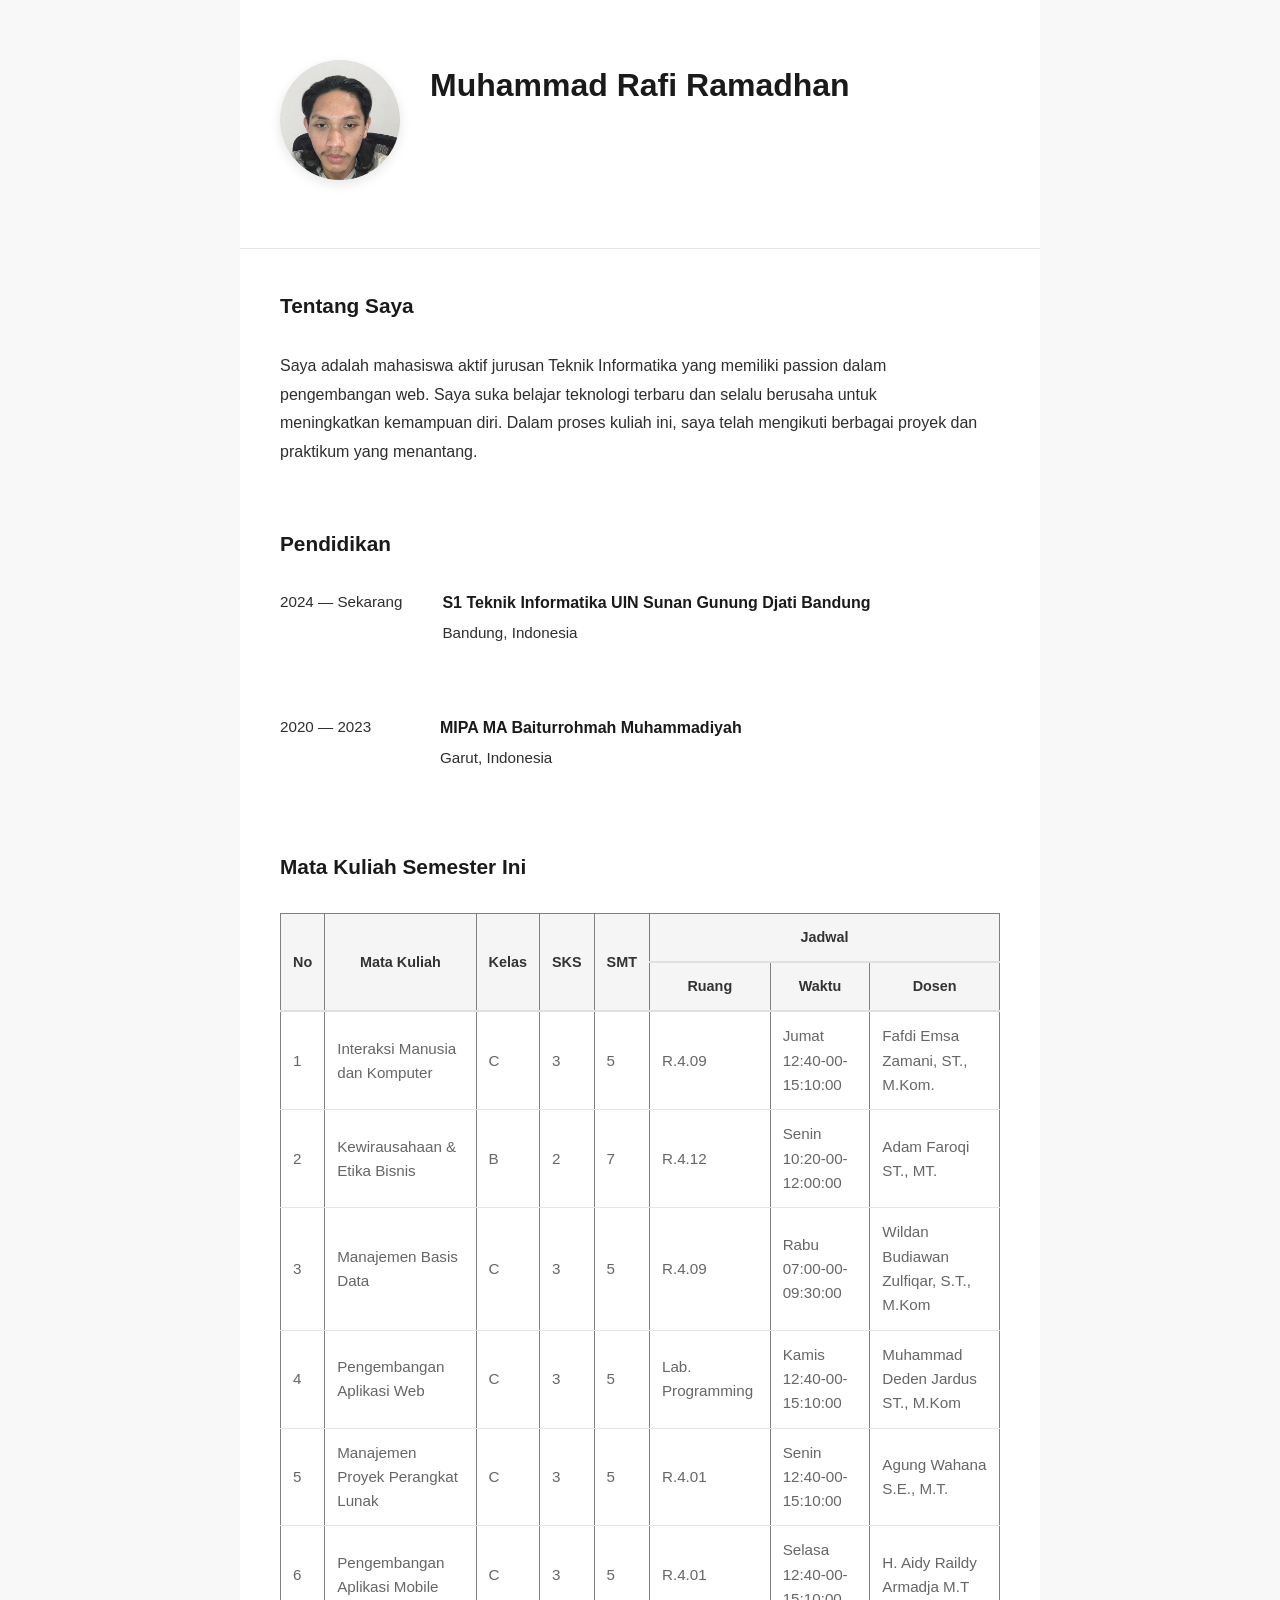
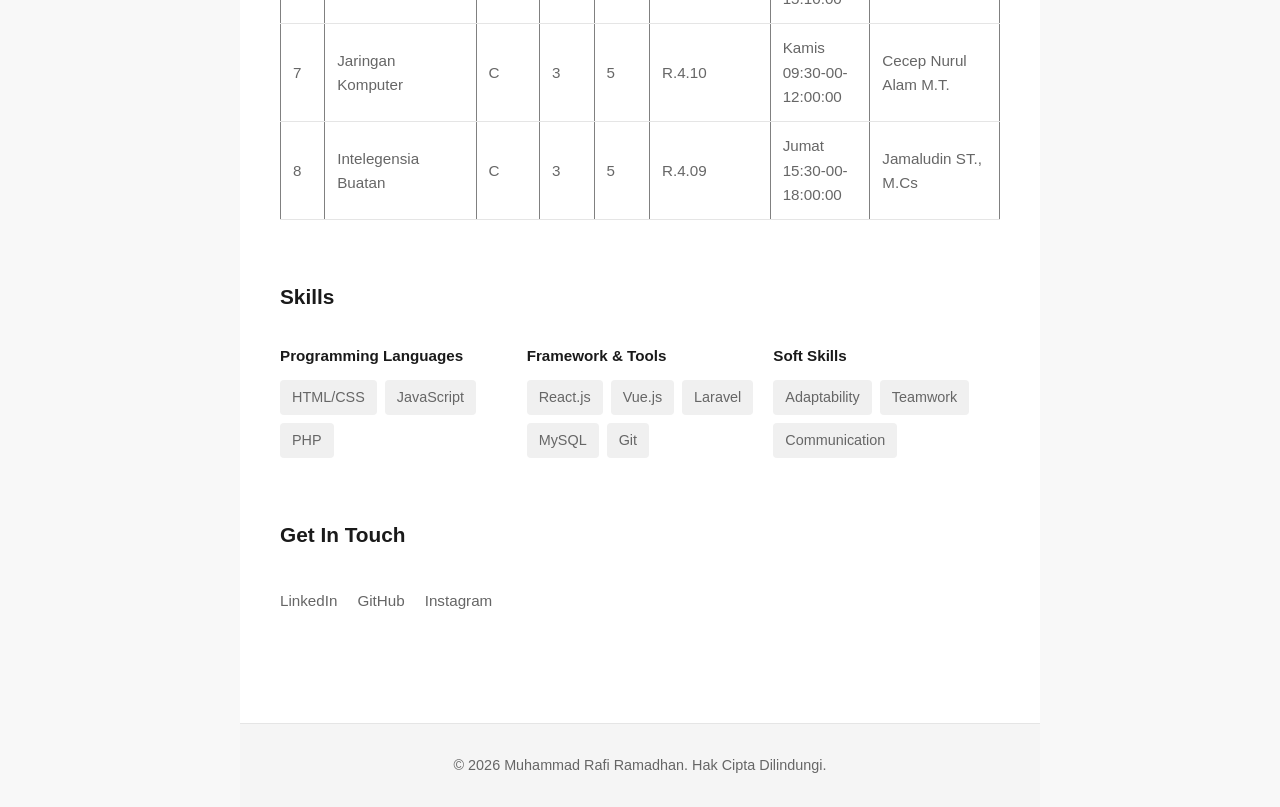
==== profil-diri/profil.html @ 71133842 "hapus spasi folder" ====
<!DOCTYPE html>
<html lang="id">
<head>
    <meta charset="UTF-8">
    <meta name="viewport" content="width=device-width, initial-scale=1.0">
    <meta name="description" content="Halaman profil diri saya - informasi pribadi, pendidikan, dan aktivitas akademik terkini">
    <meta property="og:title" content="Profil Diri - Nama Lengkap Anda">
    <meta property="og:description" content="Temukan informasi lengkap tentang profil, pendidikan, dan mata kuliah semester ini">
    <meta property="og:image" content="https://via.placeholder.com/1200x630?text=Profile">
    <meta property="og:type" content="profile">
    <title>Profil Diri</title>
    <link rel="stylesheet" href="profil.css">
</head>

<body>
    <div class="container">
        <!-- Header -->
        <header>
            <div class="profile-photo">
                <img src="/profil diri/foto.jpg" alt="Foto profil diri">
            </div>
            <div class="header-info">
                <h1>Muhammad Rafi Ramadhan</h1>
            </div>
        </header>
 
        <!-- Main Content -->
        <main>
            <!-- About Section -->
            <section id="about">
                <h2>Tentang Saya</h2>
                <p class="about-text">
                    Saya adalah mahasiswa aktif jurusan Teknik Informatika yang memiliki passion dalam pengembangan web.
                    Saya suka belajar teknologi terbaru dan selalu berusaha untuk meningkatkan kemampuan 
                    diri. Dalam proses kuliah ini, saya telah mengikuti berbagai proyek dan praktikum yang menantang. 
                </p>
            </section>
 
            <!-- PENDIDIKAN -->
            <section id="pendidikan">
                <h2>Pendidikan</h2>
                
                <div class="pendidikan-item">
                <div class="pendidikan-year">2024 — Sekarang</div>
                    <div class="pendidikan-details">
                        <div class="pendidikan-title">
                            <h4>S1 Teknik Informatika UIN Sunan Gunung Djati Bandung</h4>
                        </div>
                        <div class="pendidikan-location">Bandung, Indonesia</div>
                    </div>
                </div>
 
                <div class="pendidikan-item">
                    <div class="pendidikan-year">2020 — 2023</div>
                    <div class="pendidikan-details">
                        <div class="pendidikan-title">
                            <h4>MIPA MA Baiturrohmah Muhammadiyah</h4>
                        </div>
                        <div class="pendidikan-location">Garut, Indonesia</div>
                    </div>
                </div>
            </section>
 
            <!-- Courses Section -->
            <section id="courses">
                <h2>Mata Kuliah Semester Ini</h2>
                
                <table border="1" cellpadding="10" cellspacing="0">
                    <thead>
                        <tr>
                            <th rowspan="2">No</th>
                            <th rowspan="2">Mata Kuliah</th>
                            <th rowspan="2">Kelas</th>
                            <th rowspan="2">SKS</th>
                            <th rowspan="2">SMT</th>
                            <th colspan="3">Jadwal</th>
                        </tr>
                        <tr>
                            <th>Ruang</th>
                            <th>Waktu</th>
                            <th>Dosen</th>
                        </tr>
                    </thead>
                    <tbody>
                        <tr>
                            <td>1</td>
                            <td>Interaksi Manusia dan Komputer</td>
                            <td>C</td>
                            <td>3</td>
                            <td>5</td>
                            <td>R.4.09</td>
                            <td>Jumat 12:40-00-15:10:00</td>
                            <td>Fafdi Emsa Zamani, ST., M.Kom.</td>
                        </tr>
                        <tr>
                            <td>2</td>
                            <td>Kewirausahaan & Etika Bisnis</td>
                            <td>B</td>
                            <td>2</td>
                            <td>7</td>
                            <td>R.4.12</td>
                            <td>Senin 10:20-00-12:00:00</td>
                            <td>Adam Faroqi ST., MT.</td>
                        </tr>
                        <tr>
                            <td>3</td>
                            <td>Manajemen Basis Data</td>
                            <td>C</td>
                            <td>3</td>
                            <td>5</td>
                            <td>R.4.09</td>
                            <td>Rabu 07:00-00-09:30:00</td>
                            <td>Wildan Budiawan Zulfiqar, S.T., M.Kom</td>
                        </tr>
                        <tr>
                            <td>4</td>
                            <td>Pengembangan Aplikasi Web</td>
                            <td>C</td>
                            <td>3</td>
                            <td>5</td>
                            <td>Lab. Programming</td>
                            <td>Kamis 12:40-00-15:10:00</td>
                            <td>Muhammad Deden Jardus ST., M.Kom</td>
                        </tr>
                        <tr>
                            <td>5</td>
                            <td>Manajemen Proyek Perangkat Lunak</td>
                            <td>C</td>
                            <td>3</td>
                            <td>5</td>
                            <td>R.4.01</td>
                            <td>Senin 12:40-00-15:10:00</td>
                            <td>Agung Wahana S.E., M.T.</td>
                        </tr>
                        <tr>
                            <td>6</td>
                            <td>Pengembangan Aplikasi Mobile</td>
                            <td>C</td>
                            <td>3</td>
                            <td>5</td>
                            <td>R.4.01</td>
                            <td>Selasa 12:40-00-15:10:00</td>
                            <td>H. Aidy Raildy Armadja M.T</td>
                        </tr>
                        <tr>
                            <td>7</td>
                            <td>Jaringan Komputer</td>
                            <td>C</td>
                            <td>3</td>
                            <td>5</td>
                            <td>R.4.10</td>
                            <td>Kamis 09:30-00-12:00:00</td>
                            <td>Cecep Nurul Alam M.T.</td>
                        </tr>
                        <tr>
                            <td>8</td>
                            <td>Intelegensia Buatan</td>
                            <td>C</td>
                            <td>3</td>
                            <td>5</td>
                            <td>R.4.09</td>
                            <td>Jumat 15:30-00-18:00:00</td>
                            <td>Jamaludin ST., M.Cs</td>
                        </tr>
                    </tbody>
                </table>
            </section>
 
            <!-- Skills Section -->
            <section id="skills">
                <h2>Skills</h2>
                
                <div class="skills-grid">
                    <div class="skill-category">
                        <h3>Programming Languages</h3>
                        <div class="skill-tags">
                            <span class="skill-tag">HTML/CSS</span>
                            <span class="skill-tag">JavaScript</span>
                            <span class="skill-tag">PHP</span>
                        </div>
                    </div>
 
                    <div class="skill-category">
                        <h3>Framework & Tools</h3>
                        <div class="skill-tags">
                            <span class="skill-tag">React.js</span>
                            <span class="skill-tag">Vue.js</span>
                            <span class="skill-tag">Laravel</span>
                            <span class="skill-tag">MySQL</span>
                            <span class="skill-tag">Git</span>
                        </div>
                    </div>
 
                    <div class="skill-category">
                        <h3>Soft Skills</h3>
                        <div class="skill-tags">
                            <span class="skill-tag">Adaptability</span>
                            <span class="skill-tag">Teamwork</span>
                            <span class="skill-tag">Communication</span>
                        </div>
                    </div>
                </div>
            </section>
 
            <!-- Contact Section -->
            <section id="contact">
                <h2>Get in Touch</h2>
                <div class="contact-links">
                    <a href="https://www.linkedin.com/in/mrafiramadhan13" target="_blank">LinkedIn</a>
                    <a href="https://github.com/stepennnn" target="_blank">GitHub</a>
                    <a href="https://www.instagram.com/rrfinz" target="_blank">Instagram</a>
                </div>
            </section>
        </main>
 
        <!-- Footer -->
        <footer>
            <p>&copy; 2026 Muhammad Rafi Ramadhan. Hak Cipta Dilindungi.</p>
        </footer>
    </div>
</body>
</html>
---- profil-diri/profil.css ----
* {
            margin: 0;
            padding: 0;
            box-sizing: border-box;
        }
        
        body {
            font-family: -apple-system, BlinkMacSystemFont, 'Segoe UI', 'Helvetica Neue', sans-serif;
            line-height: 1.6;
            color: #333;
            background-color: #f8f8f8;
        }
        
        .container {
            max-width: 800px;
            margin: 0 auto;
            background: white;
            min-height: 100vh;
        }
        
        /* HEADER */
        header {
            padding: 60px 40px;
            display: flex;
            gap: 30px;
            align-items: flex-start;
            border-bottom: 1px solid #e5e5e5;
        }
        
        .profile-photo img {
            width: 120px;
            height: 120px;
            border-radius: 50%;
            object-fit: cover;
            box-shadow: 0 4px 12px rgba(0, 0, 0, 0.1);
            flex-shrink: 0;
        }
        
        .header-info h1 {
            font-size: 2rem;
            font-weight: 600;
            margin-bottom: 5px;
            color: #1a1a1a;
        }
        
        .header-info p {
            font-size: 1rem;
            color: #666;
            margin-bottom: 8px;
        }
        
        .header-info a {
            color: #999;
            text-decoration: none;
            font-size: 0.95rem;
            transition: color 0.3s ease;
        }
        
        .header-info a:hover {
            color: #333;
        }
        
        /* MAIN CONTENT */
        main {
            padding: 40px;
        }
        
        section {
            margin-bottom: 60px;
        }
        
        section h2 {
            font-size: 1.3rem;
            font-weight: 600;
            margin-bottom: 30px;
            color: #1a1a1a;
            text-transform: capitalize;
        }
        
        /* TENTANG */
        .about-text {
            font-size: 1rem;
            line-height: 1.8;
            color: #2e2e2e;
            max-width: 700px;
        }
        
        /* PENDIDIKAN */
        .pendidikan-item {
            display: flex;
            gap: 40px;
            margin-bottom: 50px;
        }
        
        .pendidikan-year {
            font-size: 0.95rem;
            color: #2e2e2e;
            min-width: 120px;
            flex-shrink: 0;
            font-weight: 500;
        }
        
        .pendidikan-details {
            flex: 1;
        }
        
        .pendidikan-title {
            font-size: 1rem;
            font-weight: 600;
            color: #1a1a1a;
            margin-bottom: 5px;
        }
        
        .pendidikan-title a {
            color: #1a1a1a;
            text-decoration: none;
            transition: color 0.3s ease;
        }
        
        .pendidikan-title a:hover {
            color: #666;
        }
        
        .pendidikan-location {
            font-size: 0.95rem;
            color: #2e2e2e;
            margin-bottom: 20px;
        }
        
        /* Courses/Mata Kuliah Section */
        table thead th {
            text-align: center;
        }
        
        /* Skills Section */
        .skills-grid {
            display: grid;
            grid-template-columns: repeat(auto-fit, minmax(200px, 1fr));
            gap: 20px;
        }
        
        .skill-category h3 {
            font-size: 0.95rem;
            font-weight: 600;
            color: #1a1a1a;
            margin-bottom: 12px;
            text-transform: capitalize;
        }
        
        .skill-tags {
            display: flex;
            flex-wrap: wrap;
            gap: 8px;
        }
        
        .skill-tag {
            background-color: #f0f0f0;
            color: #666;
            padding: 6px 12px;
            border-radius: 4px;
            font-size: 0.9rem;
            font-weight: 500;
            transition: all 0.3s ease;
        }
        
        .skill-tag:hover {
            background-color: #333;
            color: white;
        }
        
        /* KONTAK */
        .contact-links {
            display: flex;
            gap: 20px;
            flex-wrap: wrap;
        }
        
        .contact-links a {
            color: #666;
            text-decoration: none;
            font-size: 0.95rem;
            padding: 8px 0;
            border-bottom: 1px solid transparent;
            transition: all 0.3s ease;
        }
        
        .contact-links a:hover {
            color: #1a1a1a;
            border-bottom-color: #333;
        }
        
        /* Table Styling */
        table {
            width: 100%;
            border-collapse: collapse;
            margin-top: 20px;
        }
        
        table thead {
            background-color: #f5f5f5;
        }
        
        table th {
            padding: 12px;
            text-align: left;
            font-weight: 600;
            font-size: 0.9rem;
            color: #333;
            border-bottom: 2px solid #e0e0e0;
        }
        
        table td {
            padding: 12px;
            border-bottom: 1px solid #e5e5e5;
            font-size: 0.95rem;
            color: #666;
        }
        
        table tbody tr:hover {
            background-color: #f9f9f9;
        }
        
        /* FOOTER */
        footer {
            background-color: #f5f5f5;
            color: #666;
            text-align: center;
            padding: 30px 40px;
            border-top: 1px solid #e5e5e5;
            font-size: 0.9rem;
        }
        
        footer a {
            color: #666;
            text-decoration: none;
            transition: color 0.3s ease;
        }
        
        footer a:hover {
            color: #1a1a1a;
        }
        
        /* RESPONSIVE */
        @media (max-width: 600px) {
            header {
                flex-direction: column;
                align-items: center;
                text-align: center;
                padding: 40px 20px;
            }
            
            .header-info h1 {
                font-size: 1.5rem;
            }
            
            main {
                padding: 20px;
            }
            
            .pendidikan-item {
                flex-direction: column;
                gap: 10px;
            }
            
            .pendidikan-year {
                min-width: auto;
            }
            
            .portfolio-images {
                grid-template-columns: repeat(2, 1fr);
            }
            
            .skills-grid {
                grid-template-columns: 1fr;
            }
            
            section {
                margin-bottom: 40px;
            }
        }
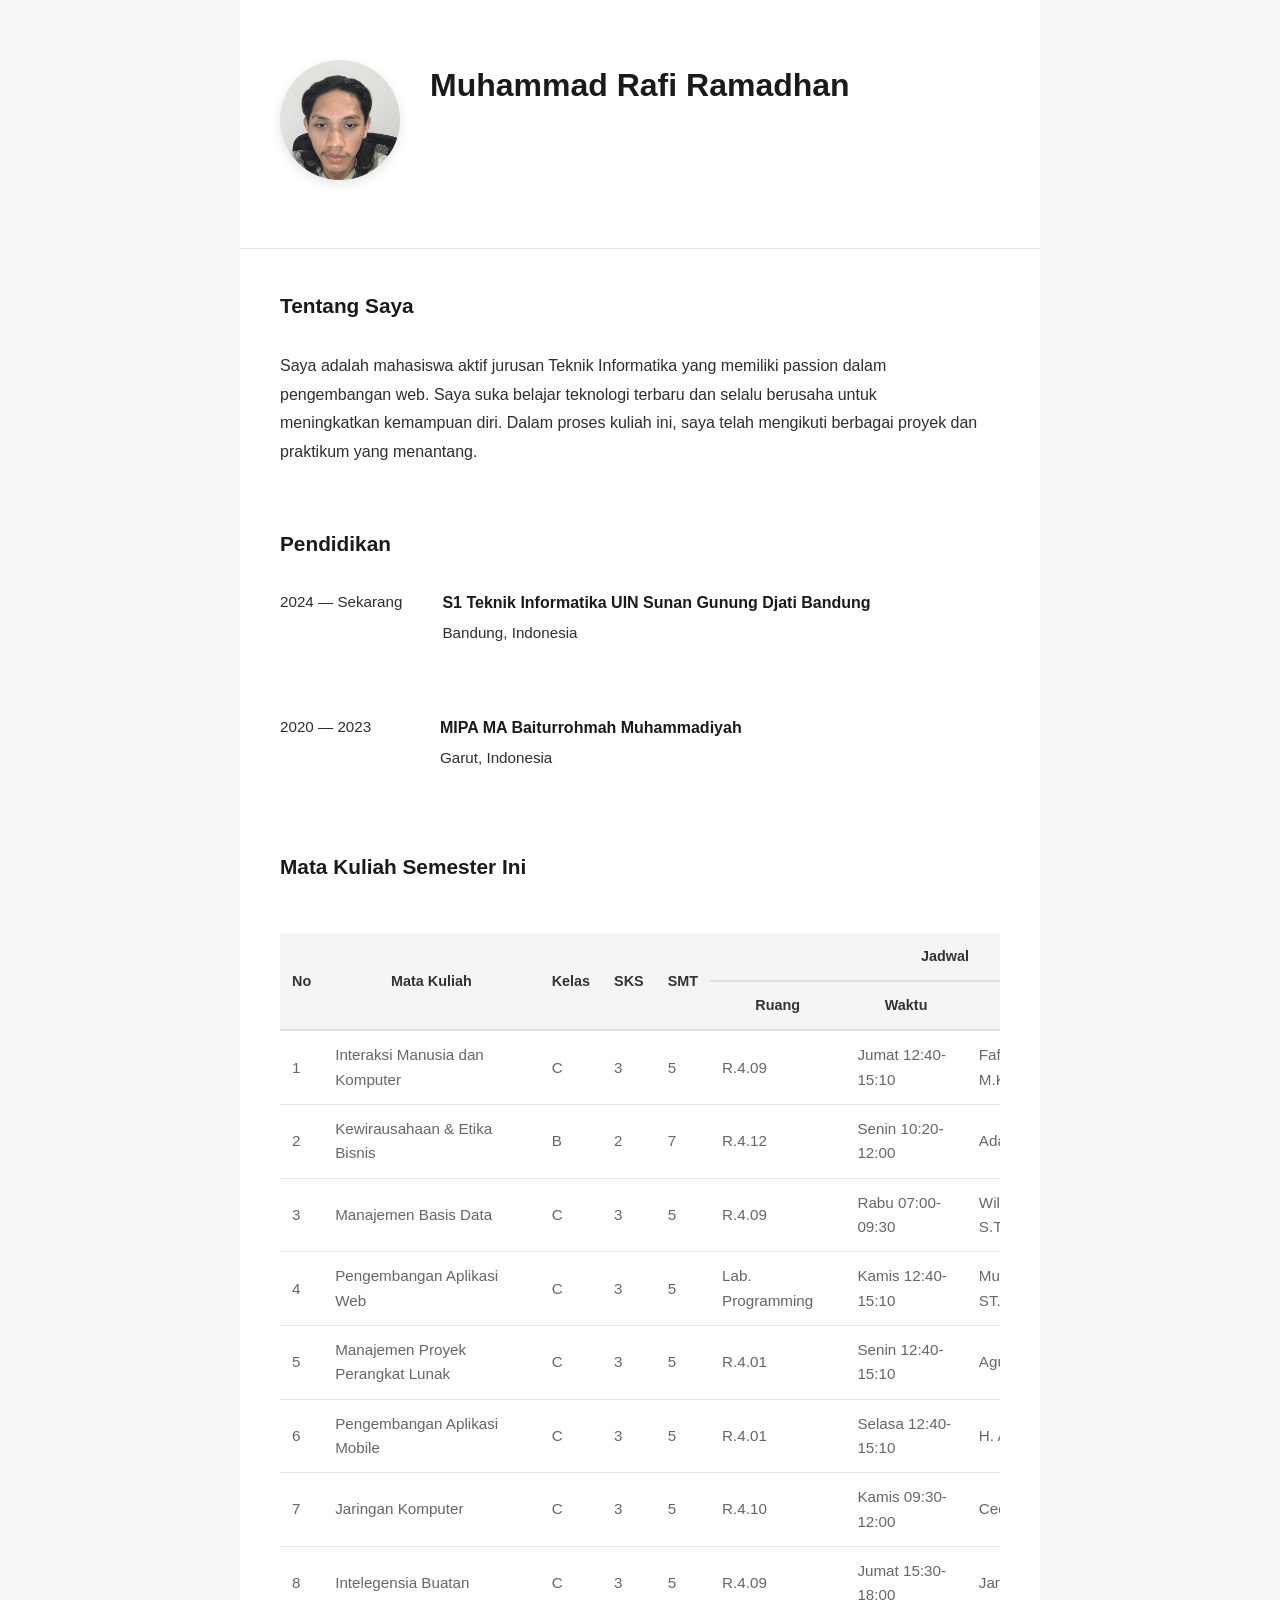
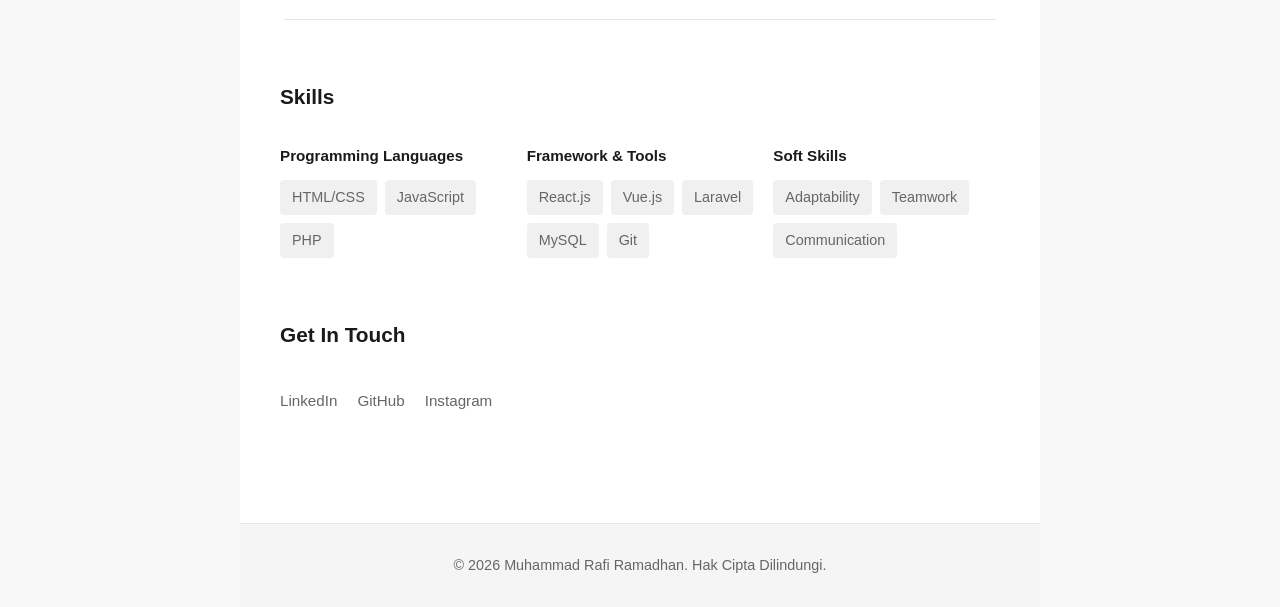
==== commit 0d83e84d: "responsive table lagi" ====
--- a/profil-diri/profil.html
+++ b/profil-diri/profil.html
@@ -4,9 +4,9 @@
     <meta charset="UTF-8">
     <meta name="viewport" content="width=device-width, initial-scale=1.0">
     <meta name="description" content="Halaman profil diri saya - informasi pribadi, pendidikan, dan aktivitas akademik terkini">
-    <meta property="og:title" content="Profil Diri - Nama Lengkap Anda">
-    <meta property="og:description" content="Temukan informasi lengkap tentang profil, pendidikan, dan mata kuliah semester ini">
-    <meta property="og:image" content="https://via.placeholder.com/1200x630?text=Profile">
+    <meta property="og:title" content="Profil Diri - Muhammad Rafi Ramadhan">
+    <meta property="og:description" content="Temukan informasi lengkap tentang profil, pendidikan, dan mata kuliah semester saya">
+    <meta property="og:image" content="https://placehold.net/avatar-3.png">
     <meta property="og:type" content="profile">
     <title>Profil Diri</title>
     <link rel="stylesheet" href="profil.css">
@@ -17,7 +17,7 @@
         <!-- Header -->
         <header>
             <div class="profile-photo">
-                <img src="/profil diri/foto.jpg" alt="Foto profil diri">
+                <img src="foto.jpg" alt="Foto profil diri">
             </div>
             <div class="header-info">
                 <h1>Muhammad Rafi Ramadhan</h1>
@@ -65,105 +65,107 @@
             <section id="courses">
                 <h2>Mata Kuliah Semester Ini</h2>
                 
-                <table border="1" cellpadding="10" cellspacing="0">
-                    <thead>
-                        <tr>
-                            <th rowspan="2">No</th>
-                            <th rowspan="2">Mata Kuliah</th>
-                            <th rowspan="2">Kelas</th>
-                            <th rowspan="2">SKS</th>
-                            <th rowspan="2">SMT</th>
-                            <th colspan="3">Jadwal</th>
-                        </tr>
-                        <tr>
-                            <th>Ruang</th>
-                            <th>Waktu</th>
-                            <th>Dosen</th>
-                        </tr>
-                    </thead>
-                    <tbody>
-                        <tr>
-                            <td>1</td>
-                            <td>Interaksi Manusia dan Komputer</td>
-                            <td>C</td>
-                            <td>3</td>
-                            <td>5</td>
-                            <td>R.4.09</td>
-                            <td>Jumat 12:40-00-15:10:00</td>
-                            <td>Fafdi Emsa Zamani, ST., M.Kom.</td>
-                        </tr>
-                        <tr>
-                            <td>2</td>
-                            <td>Kewirausahaan & Etika Bisnis</td>
-                            <td>B</td>
-                            <td>2</td>
-                            <td>7</td>
-                            <td>R.4.12</td>
-                            <td>Senin 10:20-00-12:00:00</td>
-                            <td>Adam Faroqi ST., MT.</td>
-                        </tr>
-                        <tr>
-                            <td>3</td>
-                            <td>Manajemen Basis Data</td>
-                            <td>C</td>
-                            <td>3</td>
-                            <td>5</td>
-                            <td>R.4.09</td>
-                            <td>Rabu 07:00-00-09:30:00</td>
-                            <td>Wildan Budiawan Zulfiqar, S.T., M.Kom</td>
-                        </tr>
-                        <tr>
-                            <td>4</td>
-                            <td>Pengembangan Aplikasi Web</td>
-                            <td>C</td>
-                            <td>3</td>
-                            <td>5</td>
-                            <td>Lab. Programming</td>
-                            <td>Kamis 12:40-00-15:10:00</td>
-                            <td>Muhammad Deden Jardus ST., M.Kom</td>
-                        </tr>
-                        <tr>
-                            <td>5</td>
-                            <td>Manajemen Proyek Perangkat Lunak</td>
-                            <td>C</td>
-                            <td>3</td>
-                            <td>5</td>
-                            <td>R.4.01</td>
-                            <td>Senin 12:40-00-15:10:00</td>
-                            <td>Agung Wahana S.E., M.T.</td>
-                        </tr>
-                        <tr>
-                            <td>6</td>
-                            <td>Pengembangan Aplikasi Mobile</td>
-                            <td>C</td>
-                            <td>3</td>
-                            <td>5</td>
-                            <td>R.4.01</td>
-                            <td>Selasa 12:40-00-15:10:00</td>
-                            <td>H. Aidy Raildy Armadja M.T</td>
-                        </tr>
-                        <tr>
-                            <td>7</td>
-                            <td>Jaringan Komputer</td>
-                            <td>C</td>
-                            <td>3</td>
-                            <td>5</td>
-                            <td>R.4.10</td>
-                            <td>Kamis 09:30-00-12:00:00</td>
-                            <td>Cecep Nurul Alam M.T.</td>
-                        </tr>
-                        <tr>
-                            <td>8</td>
-                            <td>Intelegensia Buatan</td>
-                            <td>C</td>
-                            <td>3</td>
-                            <td>5</td>
-                            <td>R.4.09</td>
-                            <td>Jumat 15:30-00-18:00:00</td>
-                            <td>Jamaludin ST., M.Cs</td>
-                        </tr>
-                    </tbody>
-                </table>
+                <div class="table-wrapper">
+                    <table>
+                        <thead>
+                            <tr>
+                                <th rowspan="2">No</th>
+                                <th rowspan="2">Mata Kuliah</th>
+                                <th rowspan="2">Kelas</th>
+                                <th rowspan="2">SKS</th>
+                                <th rowspan="2">SMT</th>
+                                <th colspan="3">Jadwal</th>
+                            </tr>
+                            <tr>
+                                <th>Ruang</th>
+                                <th>Waktu</th>
+                                <th>Dosen</th>
+                            </tr>
+                        </thead>
+                        <tbody>
+                            <tr>
+                                <td>1</td>
+                                <td>Interaksi Manusia dan Komputer</td>
+                                <td>C</td>
+                                <td>3</td>
+                                <td>5</td>
+                                <td>R.4.09</td>
+                                <td>Jumat 12:40-15:10</td>
+                                <td>Fafdi Emsa Zamani, ST., M.Kom.</td>
+                            </tr>
+                            <tr>
+                                <td>2</td>
+                                <td>Kewirausahaan & Etika Bisnis</td>
+                                <td>B</td>
+                                <td>2</td>
+                                <td>7</td>
+                                <td>R.4.12</td>
+                                <td>Senin 10:20-12:00</td>
+                                <td>Adam Faroqi ST., MT.</td>
+                            </tr>
+                            <tr>
+                                <td>3</td>
+                                <td>Manajemen Basis Data</td>
+                                <td>C</td>
+                                <td>3</td>
+                                <td>5</td>
+                                <td>R.4.09</td>
+                                <td>Rabu 07:00-09:30</td>
+                                <td>Wildan Budiawan Zulfiqar, S.T., M.Kom</td>
+                            </tr>
+                            <tr>
+                                <td>4</td>
+                                <td>Pengembangan Aplikasi Web</td>
+                                <td>C</td>
+                                <td>3</td>
+                                <td>5</td>
+                                <td>Lab. Programming</td>
+                                <td>Kamis 12:40-15:10</td>
+                                <td>Muhammad Deden Jardus ST., M.Kom</td>
+                            </tr>
+                            <tr>
+                                <td>5</td>
+                                <td>Manajemen Proyek Perangkat Lunak</td>
+                                <td>C</td>
+                                <td>3</td>
+                                <td>5</td>
+                                <td>R.4.01</td>
+                                <td>Senin 12:40-15:10</td>
+                                <td>Agung Wahana S.E., M.T.</td>
+                            </tr>
+                            <tr>
+                                <td>6</td>
+                                <td>Pengembangan Aplikasi Mobile</td>
+                                <td>C</td>
+                                <td>3</td>
+                                <td>5</td>
+                                <td>R.4.01</td>
+                                <td>Selasa 12:40-15:10</td>
+                                <td>H. Aidy Raildy Armadja M.T</td>
+                            </tr>
+                            <tr>
+                                <td>7</td>
+                                <td>Jaringan Komputer</td>
+                                <td>C</td>
+                                <td>3</td>
+                                <td>5</td>
+                                <td>R.4.10</td>
+                                <td>Kamis 09:30-12:00</td>
+                                <td>Cecep Nurul Alam M.T.</td>
+                            </tr>
+                            <tr>
+                                <td>8</td>
+                                <td>Intelegensia Buatan</td>
+                                <td>C</td>
+                                <td>3</td>
+                                <td>5</td>
+                                <td>R.4.09</td>
+                                <td>Jumat 15:30-18:00</td>
+                                <td>Jamaludin ST., M.Cs</td>
+                            </tr>
+                        </tbody>
+                    </table>
+                </div>
             </section>
  
             <!-- Skills Section -->
--- a/profil-diri/profil.css
+++ b/profil-diri/profil.css
@@ -190,16 +190,24 @@
         }
         
         /* Table Styling */
+        .table-wrapper {
+            width: 100%;
+            overflow-x: auto;
+            -webkit-overflow-scrolling: touch;
+            border-radius: 6px;
+        }
+
         table {
             width: 100%;
+            min-width: 900px;
             border-collapse: collapse;
             margin-top: 20px;
         }
-        
+
         table thead {
             background-color: #f5f5f5;
         }
-        
+
         table th {
             padding: 12px;
             text-align: left;
@@ -207,15 +215,16 @@
             font-size: 0.9rem;
             color: #333;
             border-bottom: 2px solid #e0e0e0;
-        }
-        
+            white-space: nowrap;
+        }
+
         table td {
             padding: 12px;
             border-bottom: 1px solid #e5e5e5;
             font-size: 0.95rem;
             color: #666;
         }
-        
+
         table tbody tr:hover {
             background-color: #f9f9f9;
         }
@@ -277,4 +286,22 @@
             section {
                 margin-bottom: 40px;
             }
-        }+        }
+
+        @media (max-width: 600px) {
+            .table-wrapper {
+                margin-left: 0;
+                margin-right: 0;
+            }
+        
+            table {
+                min-width: 900px;
+                margin-top: 10px;
+            }
+        
+            table th,
+            table td {
+                padding: 10px 8px;
+                font-size: 0.8rem;
+            }
+        }
